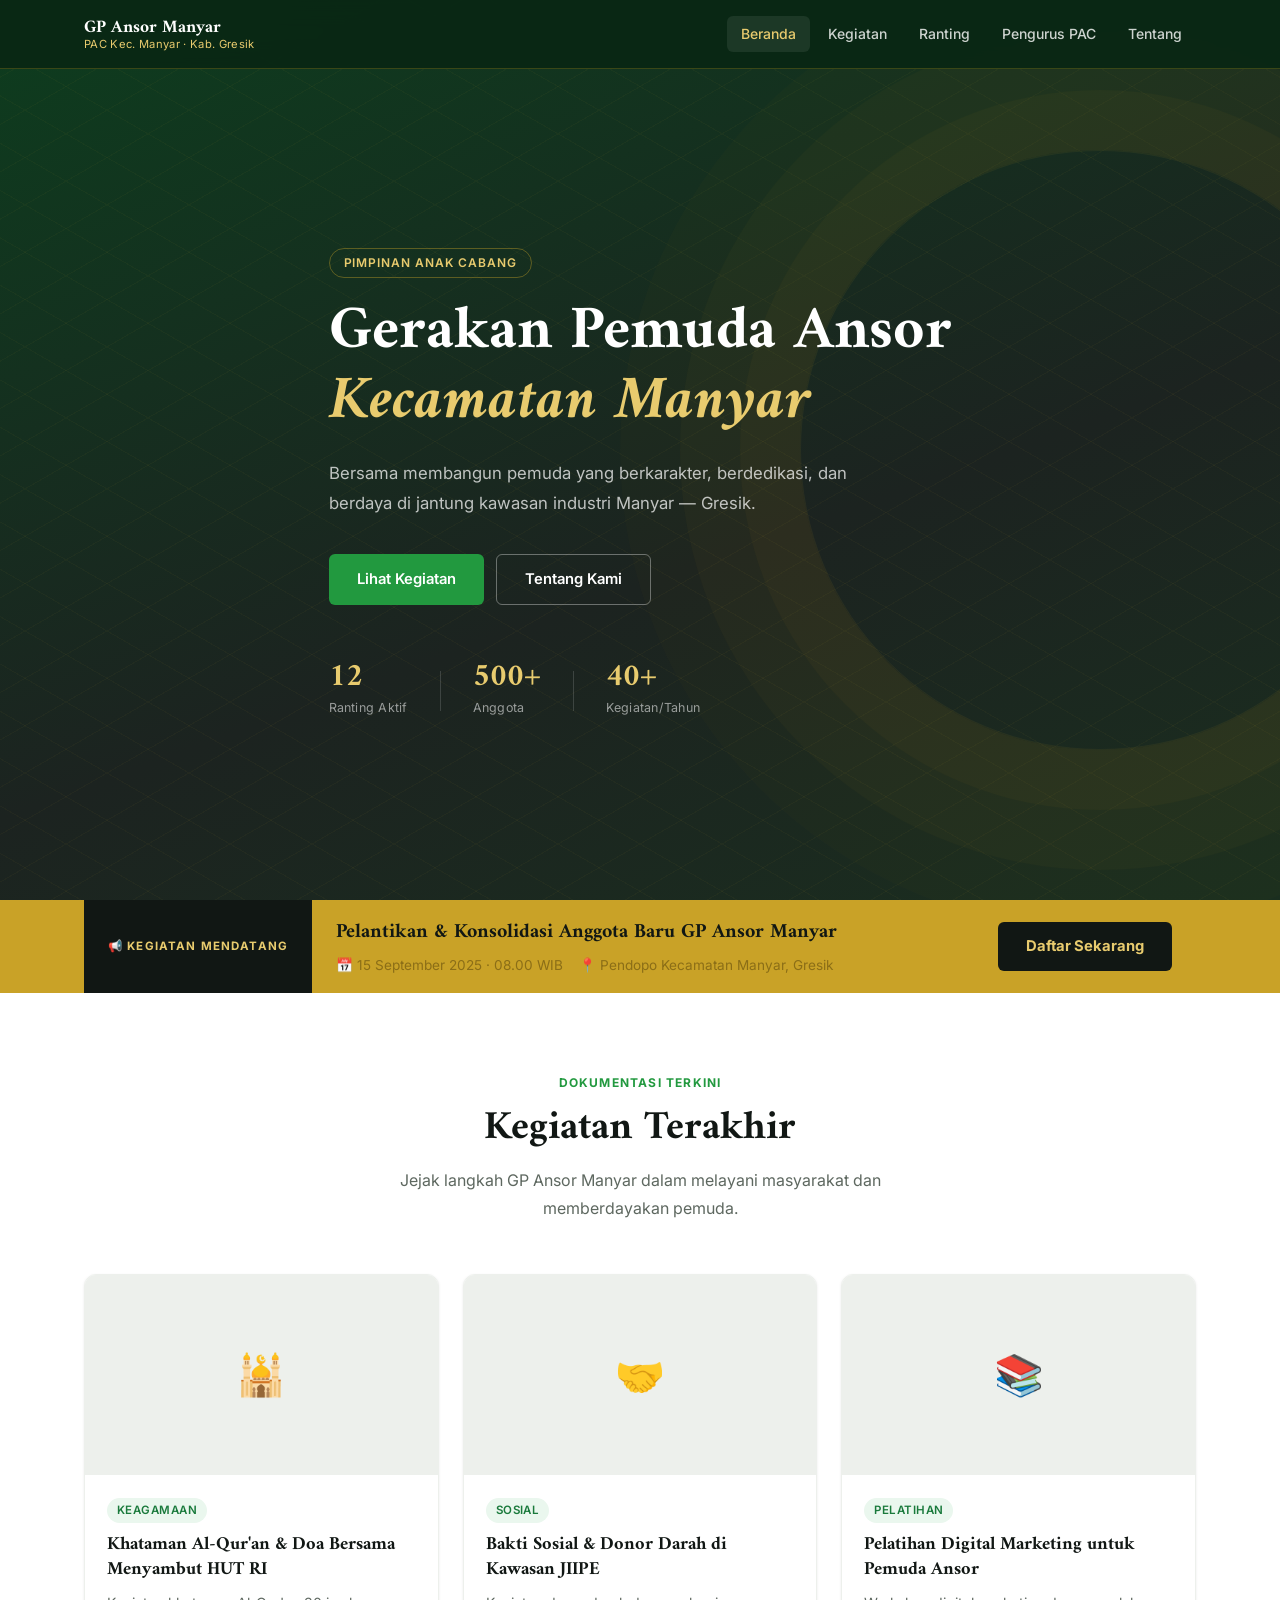
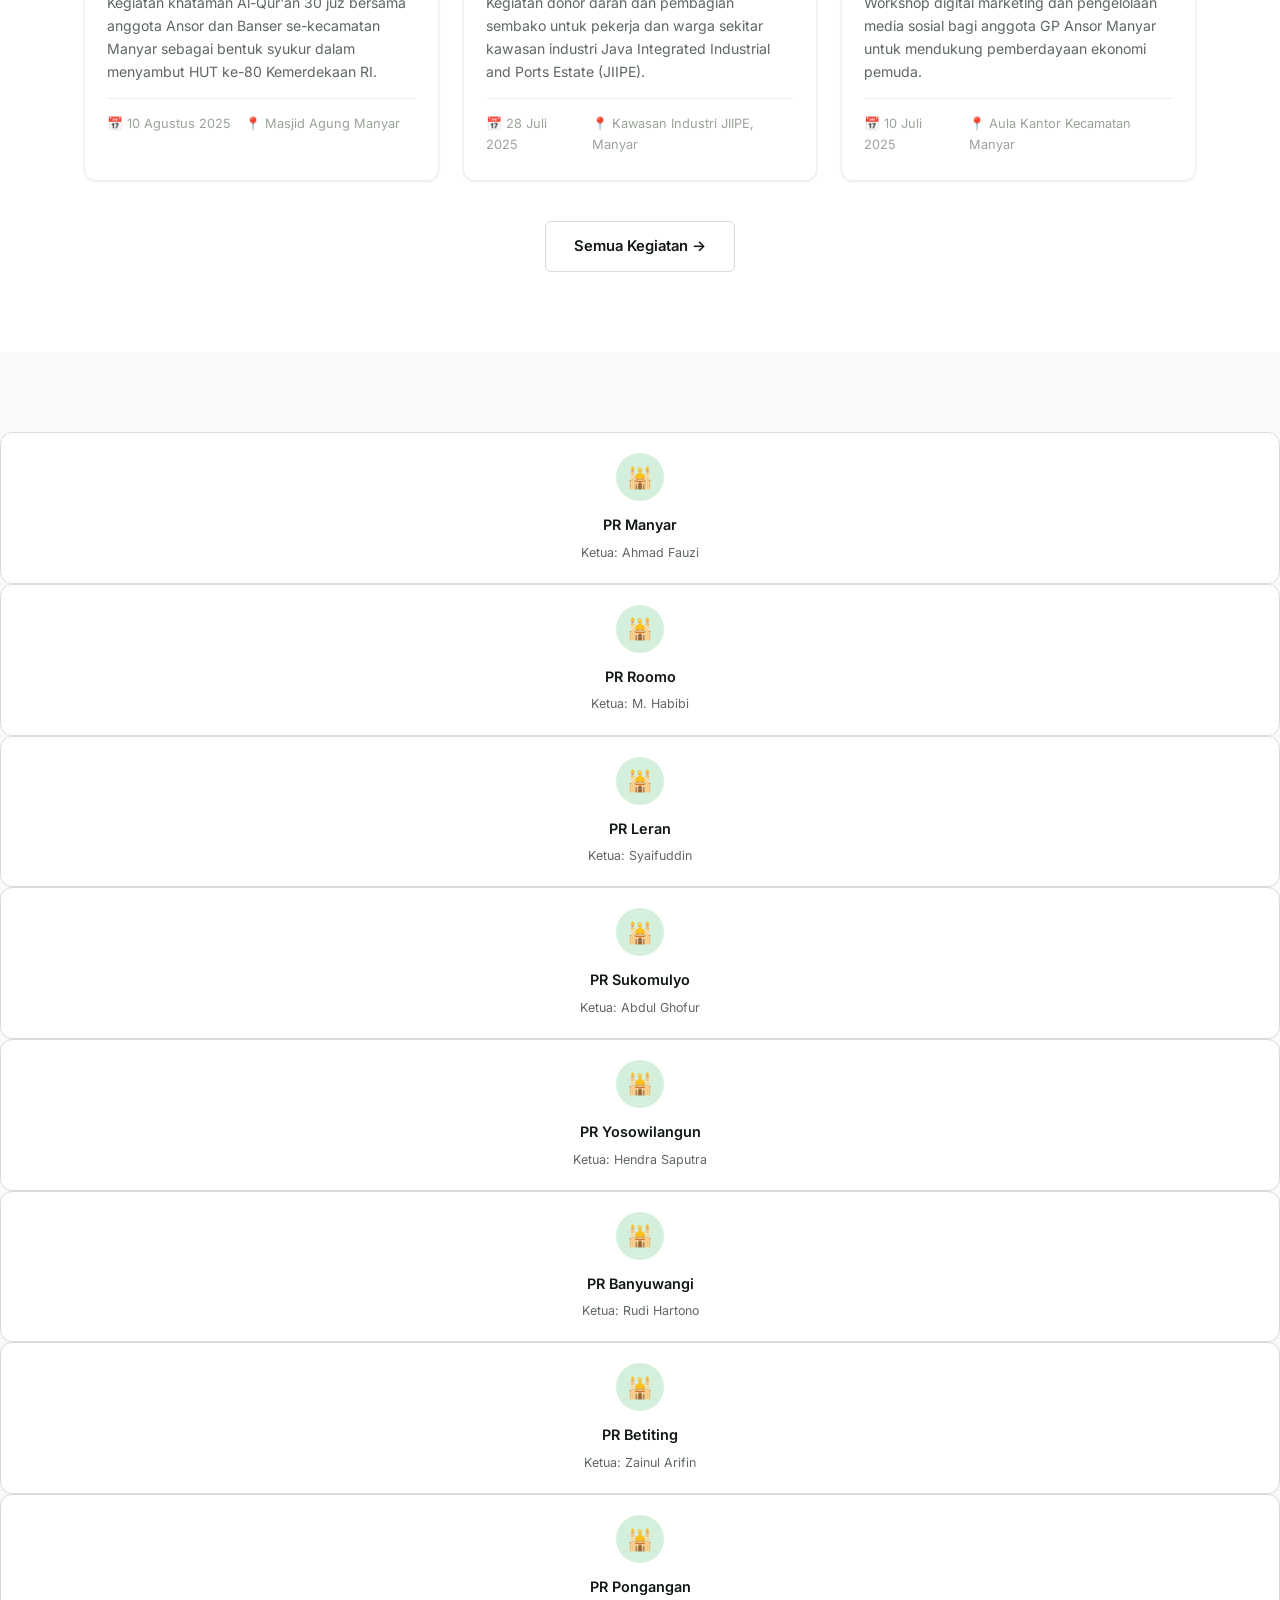
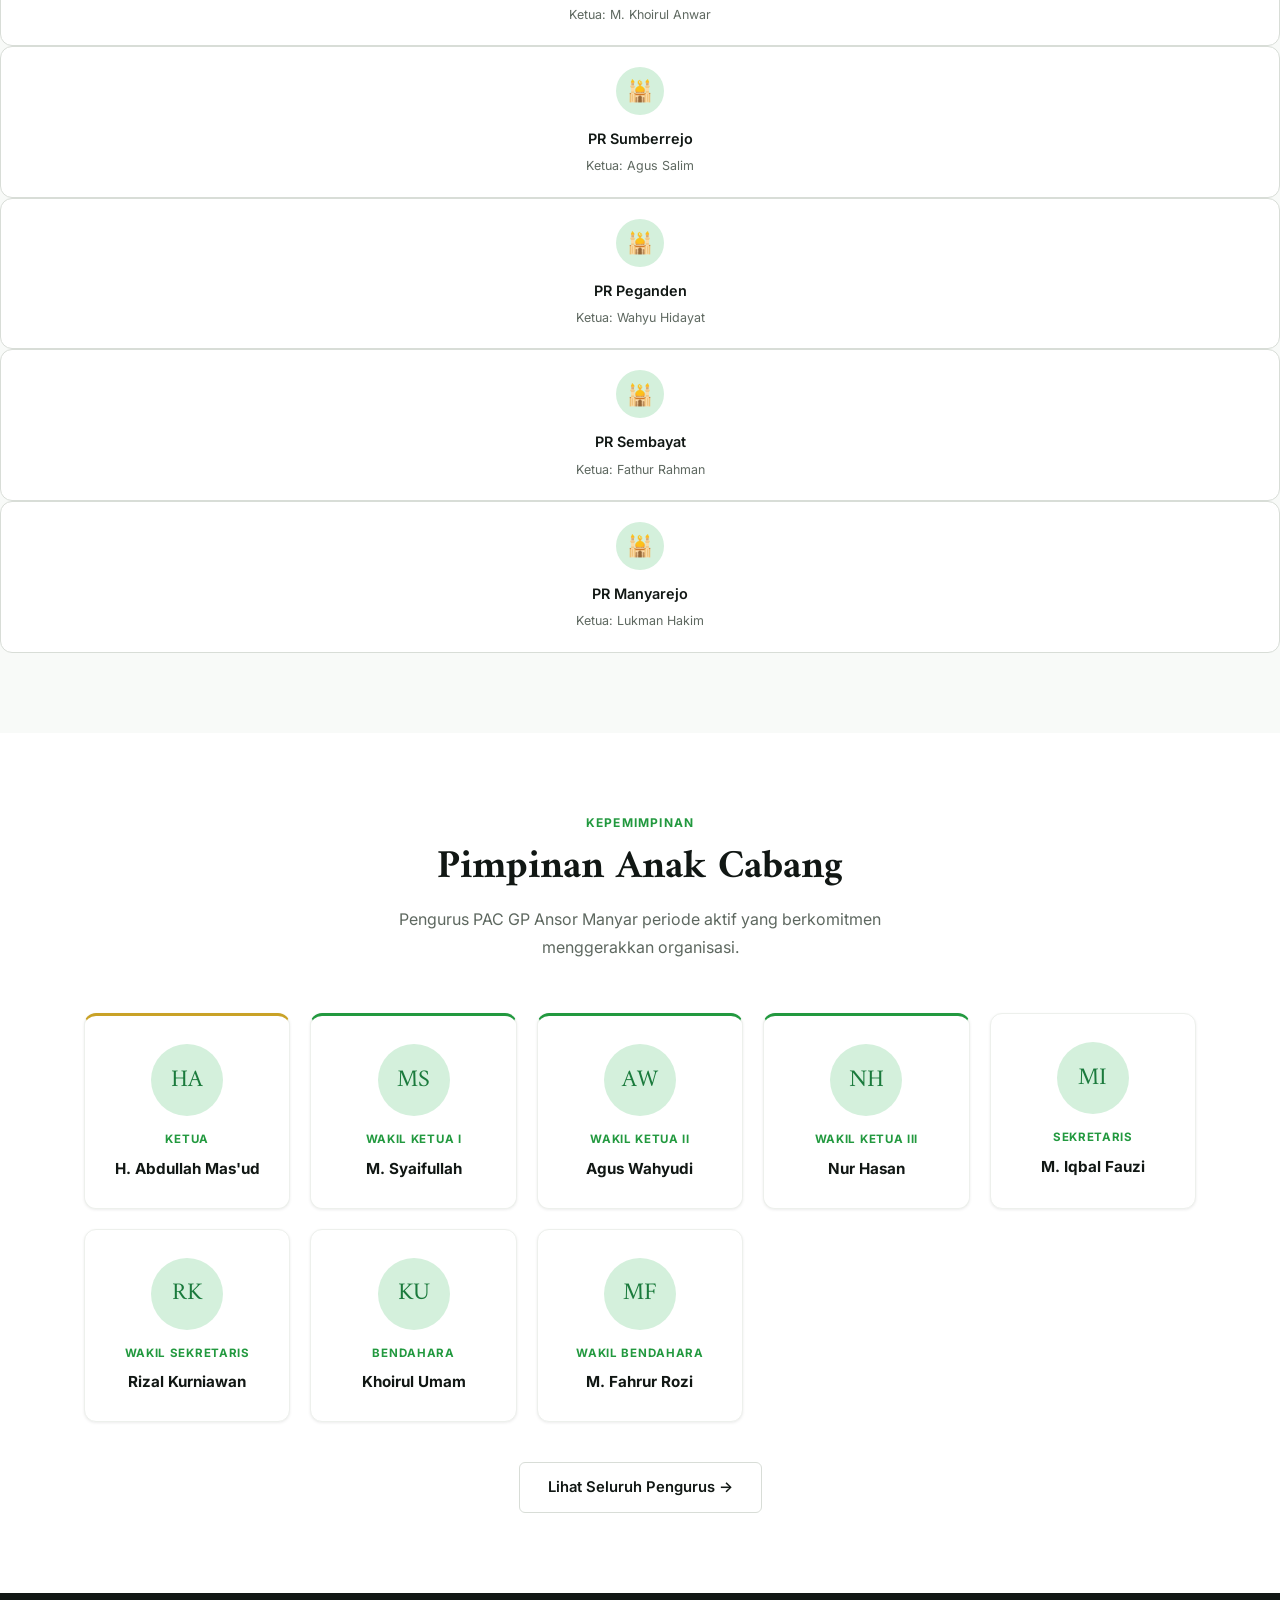
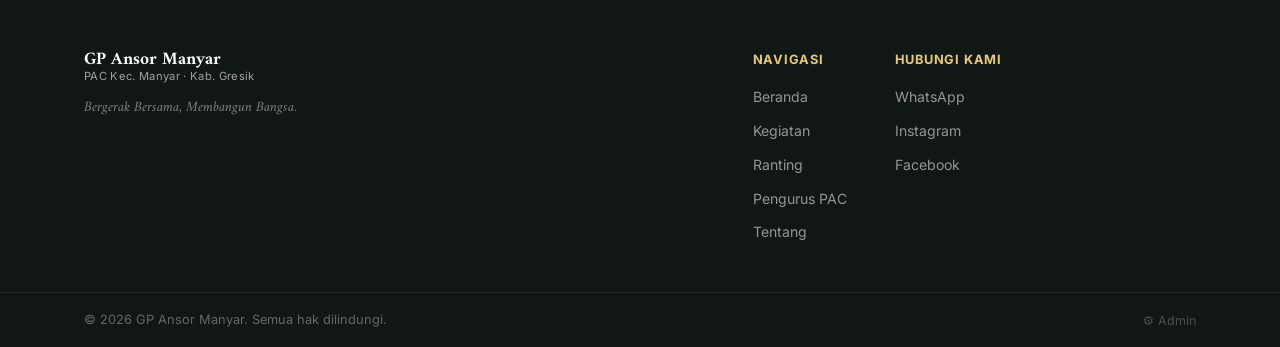
==== index.html @ 3b1bbbd6 "Struktur folder lengkap GP Ansor Manyar" ====
<!DOCTYPE html>
<html lang="id">
<head>
  <meta charset="UTF-8" />
  <meta name="viewport" content="width=device-width, initial-scale=1.0" />
  <title>GP Ansor Manyar — Gerakan Pemuda Ansor Kecamatan Manyar</title>
  <meta name="theme-color" content="#1a7a3c" />
  <meta property="og:title" content="GP Ansor Manyar" />
  <meta property="og:description" content="Website resmi PAC GP Ansor Kecamatan Manyar, Gresik." />
  <meta property="og:type" content="website" />
  <meta name="description" content="Pimpinan Anak Cabang Gerakan Pemuda Ansor Kecamatan Manyar, Kabupaten Gresik." />
  <link rel="stylesheet" href="css/style.css" />
  <link rel="preconnect" href="https://fonts.googleapis.com" />
  <link rel="preconnect" href="https://fonts.gstatic.com" crossorigin />
  <link href="https://fonts.googleapis.com/css2?family=Amiri:ital,wght@0,400;0,700;1,400&family=Inter:wght@400;500;600;700&display=swap" rel="stylesheet" />
</head>
<body>

  <!-- NAVBAR -->
  <header class="navbar" id="navbar">
    <div class="container navbar-inner">
      <a href="index.html" class="brand">
        <img src="images/logo.png" alt="Logo GP Ansor" class="brand-logo" onerror="this.style.display='none'" />
        <div class="brand-text">
          <span class="brand-name">GP Ansor Manyar</span>
          <span class="brand-sub">PAC Kec. Manyar · Kab. Gresik</span>
        </div>
      </a>
      <button class="nav-toggle" id="navToggle" aria-label="Buka menu">
        <span></span><span></span><span></span>
      </button>
      <nav class="nav-links" id="navLinks">
        <a href="index.html" class="nav-link active">Beranda</a>
        <a href="pages/kegiatan.html" class="nav-link">Kegiatan</a>
        <a href="pages/ranting.html" class="nav-link">Ranting</a>
        <a href="pages/pengurus.html" class="nav-link">Pengurus PAC</a>
        <a href="pages/tentang.html" class="nav-link">Tentang</a>
      </nav>
    </div>
  </header>

  <!-- HERO -->
  <section class="hero">
    <div class="hero-geo" aria-hidden="true"></div>
    <div class="container hero-inner">
      <div class="hero-badge">Pimpinan Anak Cabang</div>
      <h1 class="hero-title">Gerakan Pemuda Ansor<br /><em>Kecamatan Manyar</em></h1>
      <p class="hero-desc">Bersama membangun pemuda yang berkarakter, berdedikasi, dan berdaya di jantung kawasan industri Manyar — Gresik.</p>
      <div class="hero-actions">
        <a href="pages/kegiatan.html" class="btn btn-primary">Lihat Kegiatan</a>
        <a href="pages/tentang.html" class="btn btn-outline">Tentang Kami</a>
      </div>
      <div class="hero-stats">
        <div class="stat"><span class="stat-num" id="jmlRanting">12</span><span class="stat-label">Ranting Aktif</span></div>
        <div class="stat-divider"></div>
        <div class="stat"><span class="stat-num" id="jmlAnggota">500+</span><span class="stat-label">Anggota</span></div>
        <div class="stat-divider"></div>
        <div class="stat"><span class="stat-num" id="jmlKegiatan">40+</span><span class="stat-label">Kegiatan/Tahun</span></div>
      </div>
    </div>
  </section>

  <!-- BANNER KEGIATAN MENDATANG -->
  <section class="upcoming-banner" id="upcoming-banner">
    <div class="container">
      <div class="upcoming-inner" id="upcomingContent">
        <!-- diisi dari data.js -->
      </div>
    </div>
  </section>

  <!-- HIGHLIGHT KEGIATAN TERAKHIR -->
  <section class="section" id="highlight">
    <div class="container">
      <div class="section-header">
        <div class="section-eyebrow">Dokumentasi Terkini</div>
        <h2 class="section-title">Kegiatan Terakhir</h2>
        <p class="section-desc">Jejak langkah GP Ansor Manyar dalam melayani masyarakat dan memberdayakan pemuda.</p>
      </div>
      <div class="kegiatan-grid" id="kegiatanGrid">
        <!-- diisi dari data.js -->
      </div>
      <div class="section-footer">
        <a href="pages/kegiatan.html" class="btn btn-outline">Semua Kegiatan →</a>
      </div>
    </div>
  </section>

  <!-- RANTING STRIP -->
  <section class="section section-alt" id="rantingStrip">
    <div class="container">
      <div class="section-header">
        <div class="section-eyebrow">Jaringan Organisasi</div>
        <h2 class="section-title">Pimpinan Ranting</h2>
        <p class="section-desc">GP Ansor Manyar hadir di seluruh desa/kelurahan di Kecamatan Manyar melalui Pimpinan Ranting.</p>
      </div>
      <div class="ranting-strip" id="rantingStrip">
        <!-- diisi dari data.js -->
      </div>
      <div class="section-footer">
        <a href="pages/ranting.html" class="btn btn-outline">Lihat Semua Ranting →</a>
      </div>
    </div>
  </section>

  <!-- PENGURUS PAC PREVIEW -->
  <section class="section" id="pengurusPAC">
    <div class="container">
      <div class="section-header">
        <div class="section-eyebrow">Kepemimpinan</div>
        <h2 class="section-title">Pimpinan Anak Cabang</h2>
        <p class="section-desc">Pengurus PAC GP Ansor Manyar periode aktif yang berkomitmen menggerakkan organisasi.</p>
      </div>
      <div class="pengurus-preview" id="pengurusPreview">
        <!-- diisi dari data.js -->
      </div>
      <div class="section-footer">
        <a href="pages/pengurus.html" class="btn btn-outline">Lihat Seluruh Pengurus →</a>
      </div>
    </div>
  </section>

  <!-- FOOTER -->
  <footer class="footer">
    <div class="container footer-inner">
      <div class="footer-brand">
        <div class="brand-text">
          <span class="brand-name" style="color:#fff">GP Ansor Manyar</span>
          <span class="brand-sub" style="color:rgba(255,255,255,0.6)">PAC Kec. Manyar · Kab. Gresik</span>
        </div>
        <p class="footer-tagline">Bergerak Bersama, Membangun Bangsa.</p>
      </div>
      <div class="footer-links">
        <div class="footer-col">
          <h4>Navigasi</h4>
          <a href="index.html">Beranda</a>
          <a href="pages/kegiatan.html">Kegiatan</a>
          <a href="pages/ranting.html">Ranting</a>
          <a href="pages/pengurus.html">Pengurus PAC</a>
          <a href="pages/tentang.html">Tentang</a>
        </div>
        <div class="footer-col">
          <h4>Hubungi Kami</h4>
          <a href="#" id="footerWa">WhatsApp</a>
          <a href="#" id="footerIg">Instagram</a>
          <a href="#" id="footerFb">Facebook</a>
        </div>
      </div>
    </div>
    <div class="footer-bottom">
      <div class="container">
        <span>© <span id="year"></span> GP Ansor Manyar. Semua hak dilindungi.</span>
        <a href="admin/index.html" class="admin-link">⚙ Admin</a>
      </div>
    </div>
  </footer>

  <script src="js/config.js"></script>
  <script src="js/data.js"></script>
  <script src="js/main.js"></script>
</body>
</html>
---- css/style.css ----
/* ============================================================
   GP ANSOR MANYAR — Design System
   Palet: Hijau Ansor (#1a7a3c), Emas (#c9a227), Putih, Gelap
   Tipografi: Amiri (display), Inter (body)
   ============================================================ */

:root {
  --green-900: #0d3d1e;
  --green-800: #14612f;
  --green-700: #1a7a3c;
  --green-600: #22993f; /* Ansor primary */
  --green-500: #2ab84e;
  --green-100: #d4f0dc;
  --green-50:  #eaf7ee;

  --gold-700:  #8b6e17;
  --gold-500:  #c9a227;
  --gold-300:  #e8cb6e;
  --gold-100:  #faf3dc;

  --dark-900:  #111714;
  --dark-800:  #1c2320;
  --dark-600:  #374039;
  --dark-400:  #5e6860;

  --white:     #ffffff;
  --gray-50:   #f8faf8;
  --gray-100:  #edf0ec;
  --gray-200:  #d8ddd7;
  --gray-400:  #9aa399;
  --gray-600:  #5e6860;

  --font-display: 'Amiri', Georgia, serif;
  --font-body:    'Inter', system-ui, sans-serif;

  --radius-sm:  6px;
  --radius-md:  12px;
  --radius-lg:  20px;
  --radius-xl:  32px;

  --shadow-sm: 0 1px 3px rgba(0,0,0,0.08);
  --shadow-md: 0 4px 16px rgba(0,0,0,0.10);
  --shadow-lg: 0 8px 32px rgba(0,0,0,0.12);

  --transition: 0.2s ease;
}

/* RESET */
*, *::before, *::after { box-sizing: border-box; margin: 0; padding: 0; }
html { scroll-behavior: smooth; font-size: 16px; }
body {
  font-family: var(--font-body);
  background: var(--white);
  color: var(--dark-900);
  line-height: 1.7;
  -webkit-font-smoothing: antialiased;
}
img { max-width: 100%; display: block; }
a { color: inherit; text-decoration: none; }

/* CONTAINER */
.container { max-width: 1160px; margin: 0 auto; padding: 0 24px; }

/* ===== NAVBAR ===== */
.navbar {
  position: fixed; top: 0; left: 0; right: 0; z-index: 100;
  background: rgba(10, 40, 20, 0.97);
  backdrop-filter: blur(12px);
  border-bottom: 1px solid rgba(201,162,39,0.25);
  transition: box-shadow var(--transition);
}
.navbar.scrolled { box-shadow: 0 4px 24px rgba(0,0,0,0.25); }
.navbar-inner {
  display: flex; align-items: center;
  justify-content: space-between;
  height: 68px;
}
.brand { display: flex; align-items: center; gap: 12px; }
.brand-logo { width: 44px; height: 44px; object-fit: contain; border-radius: 50%; }
.brand-text { display: flex; flex-direction: column; line-height: 1.2; }
.brand-name { font-family: var(--font-display); font-size: 1.1rem; font-weight: 700; color: var(--white); }
.brand-sub { font-size: 0.7rem; color: var(--gold-300); letter-spacing: 0.03em; }

.nav-links { display: flex; align-items: center; gap: 4px; }
.nav-link {
  padding: 6px 14px;
  font-size: 0.875rem; font-weight: 500;
  color: rgba(255,255,255,0.8);
  border-radius: var(--radius-sm);
  transition: color var(--transition), background var(--transition);
}
.nav-link:hover, .nav-link.active {
  color: var(--white);
  background: rgba(255,255,255,0.08);
}
.nav-link.active { color: var(--gold-300); }

.nav-toggle {
  display: none; flex-direction: column; gap: 5px;
  background: none; border: none; cursor: pointer; padding: 4px;
}
.nav-toggle span {
  display: block; width: 24px; height: 2px;
  background: var(--white); border-radius: 2px;
  transition: transform var(--transition), opacity var(--transition);
}

/* ===== HERO ===== */
.hero {
  min-height: 100vh;
  background: linear-gradient(160deg, var(--green-900) 0%, var(--dark-800) 60%, #1a2e1f 100%);
  display: flex; align-items: center;
  padding-top: 68px;
  position: relative;
  overflow: hidden;
}

/* Geometric Islamic pattern overlay */
.hero-geo {
  position: absolute; inset: 0;
  background-image:
    repeating-linear-gradient(
      30deg,
      transparent, transparent 40px,
      rgba(201,162,39,0.04) 40px, rgba(201,162,39,0.04) 41px
    ),
    repeating-linear-gradient(
      -30deg,
      transparent, transparent 40px,
      rgba(201,162,39,0.04) 40px, rgba(201,162,39,0.04) 41px
    );
  pointer-events: none;
}
.hero::after {
  content: '';
  position: absolute;
  right: -120px; top: 50%;
  transform: translateY(-50%);
  width: 600px; height: 600px;
  border-radius: 50%;
  border: 1px solid rgba(201,162,39,0.08);
  box-shadow: 0 0 0 60px rgba(201,162,39,0.04),
              0 0 0 120px rgba(201,162,39,0.03),
              0 0 0 180px rgba(201,162,39,0.02);
  pointer-events: none;
}

.hero-inner {
  position: relative; z-index: 1;
  padding: 80px 24px;
  max-width: 720px;
}
.hero-badge {
  display: inline-block;
  padding: 4px 14px;
  font-size: 0.75rem; font-weight: 600; letter-spacing: 0.08em; text-transform: uppercase;
  color: var(--gold-300);
  border: 1px solid rgba(201,162,39,0.4);
  border-radius: 100px;
  margin-bottom: 20px;
}
.hero-title {
  font-family: var(--font-display);
  font-size: clamp(2.2rem, 5vw, 3.8rem);
  font-weight: 700;
  color: var(--white);
  line-height: 1.15;
  margin-bottom: 20px;
}
.hero-title em {
  font-style: italic;
  color: var(--gold-300);
}
.hero-desc {
  font-size: 1.05rem;
  color: rgba(255,255,255,0.72);
  max-width: 560px;
  margin-bottom: 36px;
  line-height: 1.8;
}
.hero-actions { display: flex; gap: 12px; flex-wrap: wrap; margin-bottom: 56px; }

.btn {
  display: inline-flex; align-items: center; gap: 8px;
  padding: 12px 28px;
  font-size: 0.925rem; font-weight: 600;
  border-radius: var(--radius-sm);
  cursor: pointer; border: none;
  transition: all var(--transition);
  white-space: nowrap;
}
.btn-primary {
  background: var(--green-600);
  color: var(--white);
}
.btn-primary:hover { background: var(--green-500); transform: translateY(-1px); box-shadow: 0 4px 16px rgba(34,153,63,0.35); }
.btn-outline {
  background: transparent;
  color: var(--white);
  border: 1.5px solid rgba(255,255,255,0.35);
}
.btn-outline:hover { background: rgba(255,255,255,0.08); border-color: rgba(255,255,255,0.6); }
.btn-gold {
  background: var(--gold-500);
  color: var(--dark-900);
  font-weight: 700;
}
.btn-gold:hover { background: var(--gold-300); transform: translateY(-1px); }

.hero-stats {
  display: flex; align-items: center; gap: 32px; flex-wrap: wrap;
}
.stat { text-align: left; }
.stat-num {
  display: block;
  font-family: var(--font-display);
  font-size: 2rem; font-weight: 700;
  color: var(--gold-300);
  line-height: 1;
}
.stat-label {
  font-size: 0.78rem; color: rgba(255,255,255,0.55); letter-spacing: 0.02em;
  margin-top: 4px;
}
.stat-divider { width: 1px; height: 40px; background: rgba(255,255,255,0.15); }

/* ===== UPCOMING BANNER ===== */
.upcoming-banner {
  background: var(--gold-500);
  padding: 0;
}
.upcoming-inner {
  display: flex; align-items: stretch; min-height: 80px;
}
.upcoming-label {
  background: var(--dark-900);
  color: var(--gold-300);
  font-size: 0.72rem; font-weight: 700; letter-spacing: 0.1em; text-transform: uppercase;
  display: flex; align-items: center;
  padding: 0 24px;
  white-space: nowrap;
  min-width: 160px;
}
.upcoming-content {
  flex: 1;
  display: flex; align-items: center; justify-content: space-between;
  padding: 16px 24px;
  gap: 24px;
  flex-wrap: wrap;
}
.upcoming-info { display: flex; flex-direction: column; gap: 4px; }
.upcoming-title { font-family: var(--font-display); font-size: 1.25rem; font-weight: 700; color: var(--dark-900); }
.upcoming-meta { font-size: 0.85rem; color: var(--gold-700); display: flex; gap: 16px; }
.upcoming-meta span::before { margin-right: 4px; }
.upcoming-cta .btn { background: var(--dark-900); color: var(--gold-300); }
.upcoming-cta .btn:hover { background: var(--dark-600); }
.upcoming-hidden { display: none; }

/* ===== SECTION BASE ===== */
.section { padding: 80px 0; }
.section-alt { background: var(--gray-50); }

.section-header { text-align: center; margin-bottom: 52px; }
.section-eyebrow {
  font-size: 0.75rem; font-weight: 700; letter-spacing: 0.1em; text-transform: uppercase;
  color: var(--green-600);
  margin-bottom: 10px;
}
.section-title {
  font-family: var(--font-display);
  font-size: clamp(1.75rem, 3.5vw, 2.5rem);
  font-weight: 700;
  color: var(--dark-900);
  line-height: 1.2;
  margin-bottom: 14px;
}
.section-desc {
  font-size: 1rem;
  color: var(--gray-600);
  max-width: 560px;
  margin: 0 auto;
  line-height: 1.75;
}
.section-footer { text-align: center; margin-top: 40px; }
.section-footer .btn-outline { color: var(--dark-900); border-color: var(--gray-200); }
.section-footer .btn-outline:hover { background: var(--gray-100); }

/* ===== KEGIATAN GRID ===== */
.kegiatan-grid {
  display: grid;
  grid-template-columns: repeat(auto-fill, minmax(320px, 1fr));
  gap: 24px;
}
.kegiatan-card {
  background: var(--white);
  border-radius: var(--radius-md);
  overflow: hidden;
  border: 1px solid var(--gray-100);
  box-shadow: var(--shadow-sm);
  transition: transform var(--transition), box-shadow var(--transition);
}
.kegiatan-card:hover { transform: translateY(-4px); box-shadow: var(--shadow-md); }
.kegiatan-img {
  width: 100%; height: 200px; object-fit: cover;
  background: var(--gray-100);
  display: flex; align-items: center; justify-content: center;
  color: var(--gray-400); font-size: 2.5rem;
}
.kegiatan-img img { width: 100%; height: 100%; object-fit: cover; }
.kegiatan-body { padding: 20px 22px 24px; }
.kegiatan-tag {
  display: inline-block;
  padding: 3px 10px;
  font-size: 0.72rem; font-weight: 600; letter-spacing: 0.04em; text-transform: uppercase;
  background: var(--green-50); color: var(--green-700);
  border-radius: 100px;
  margin-bottom: 10px;
}
.kegiatan-title {
  font-family: var(--font-display);
  font-size: 1.15rem; font-weight: 700;
  color: var(--dark-900);
  margin-bottom: 8px;
  line-height: 1.35;
}
.kegiatan-desc { font-size: 0.88rem; color: var(--gray-600); margin-bottom: 14px; line-height: 1.65; }
.kegiatan-meta {
  font-size: 0.8rem; color: var(--gray-400);
  display: flex; gap: 14px;
  padding-top: 14px;
  border-top: 1px solid var(--gray-100);
}

/* ===== RANTING STRIP ===== */
.ranting-strip {
  display: grid;
  grid-template-columns: repeat(auto-fill, minmax(200px, 1fr));
  gap: 16px;
}
.ranting-card {
  background: var(--white);
  border: 1px solid var(--gray-200);
  border-radius: var(--radius-md);
  padding: 20px;
  text-align: center;
  cursor: pointer;
  transition: all var(--transition);
  text-decoration: none;
  display: block;
}
.ranting-card:hover {
  border-color: var(--green-600);
  background: var(--green-50);
  transform: translateY(-2px);
  box-shadow: var(--shadow-md);
}
.ranting-icon {
  width: 48px; height: 48px; border-radius: 50%;
  background: var(--green-100);
  color: var(--green-700);
  display: flex; align-items: center; justify-content: center;
  font-size: 1.3rem; margin: 0 auto 12px;
}
.ranting-name { font-weight: 600; font-size: 0.9rem; color: var(--dark-900); margin-bottom: 4px; }
.ranting-ketua { font-size: 0.78rem; color: var(--gray-600); }

/* ===== PENGURUS PREVIEW ===== */
.pengurus-preview {
  display: grid;
  grid-template-columns: repeat(auto-fill, minmax(200px, 1fr));
  gap: 20px;
}
.pengurus-card {
  background: var(--white);
  border: 1px solid var(--gray-100);
  border-radius: var(--radius-md);
  padding: 28px 20px 22px;
  text-align: center;
  box-shadow: var(--shadow-sm);
  transition: transform var(--transition), box-shadow var(--transition);
}
.pengurus-card:hover { transform: translateY(-3px); box-shadow: var(--shadow-md); }
.pengurus-card.ketua { border-top: 3px solid var(--gold-500); }
.pengurus-card.wk { border-top: 3px solid var(--green-600); }
.pengurus-avatar {
  width: 72px; height: 72px; border-radius: 50%;
  margin: 0 auto 14px;
  object-fit: cover;
  background: var(--green-100);
  display: flex; align-items: center; justify-content: center;
  font-family: var(--font-display); font-size: 1.5rem; color: var(--green-700);
  overflow: hidden;
}
.pengurus-avatar img { width: 100%; height: 100%; object-fit: cover; }
.pengurus-jabatan {
  font-size: 0.72rem; font-weight: 700; letter-spacing: 0.06em; text-transform: uppercase;
  color: var(--green-600); margin-bottom: 6px;
}
.pengurus-nama { font-weight: 700; font-size: 0.95rem; color: var(--dark-900); margin-bottom: 4px; }
.pengurus-periode { font-size: 0.78rem; color: var(--gray-400); }

/* ===== FOOTER ===== */
.footer {
  background: var(--dark-900);
  padding-top: 56px;
}
.footer-inner {
  display: grid;
  grid-template-columns: 1.4fr 1fr;
  gap: 48px;
  padding-bottom: 48px;
}
.footer-tagline { font-size: 0.9rem; color: rgba(255,255,255,0.45); margin-top: 12px; font-style: italic; font-family: var(--font-display); }
.footer-links { display: flex; gap: 48px; }
.footer-col { display: flex; flex-direction: column; gap: 10px; }
.footer-col h4 { font-size: 0.8rem; font-weight: 700; letter-spacing: 0.06em; text-transform: uppercase; color: var(--gold-300); margin-bottom: 4px; }
.footer-col a { font-size: 0.88rem; color: rgba(255,255,255,0.55); transition: color var(--transition); }
.footer-col a:hover { color: var(--white); }
.footer-bottom {
  border-top: 1px solid rgba(255,255,255,0.08);
  padding: 16px 0;
}
.footer-bottom .container {
  display: flex; align-items: center; justify-content: space-between;
  font-size: 0.8rem; color: rgba(255,255,255,0.35);
}
.admin-link {
  font-size: 0.78rem;
  color: rgba(255,255,255,0.25);
  transition: color var(--transition);
}
.admin-link:hover { color: rgba(255,255,255,0.6); }

/* ===== RESPONSIVE ===== */
@media (max-width: 768px) {
  .nav-links {
    display: none; flex-direction: column; gap: 0;
    position: absolute; top: 68px; left: 0; right: 0;
    background: rgba(10,40,20,0.98);
    padding: 16px 0;
    border-top: 1px solid rgba(255,255,255,0.08);
  }
  .nav-links.open { display: flex; }
  .nav-link { padding: 12px 24px; border-radius: 0; font-size: 1rem; }
  .nav-toggle { display: flex; }

  .hero-inner { padding: 60px 24px 48px; }
  .hero::after { display: none; }

  .upcoming-inner { flex-direction: column; }
  .upcoming-label { padding: 12px 20px; text-align: center; }

  .footer-inner { grid-template-columns: 1fr; gap: 32px; }
  .footer-links { flex-direction: column; gap: 24px; }

  .kegiatan-grid { grid-template-columns: 1fr; }
  .ranting-strip { grid-template-columns: repeat(2, 1fr); }
  .pengurus-preview { grid-template-columns: repeat(2, 1fr); }
}

@media (max-width: 480px) {
  .hero-stats { gap: 20px; }
  .stat-divider { display: none; }
  .ranting-strip { grid-template-columns: 1fr 1fr; }
  .pengurus-preview { grid-template-columns: 1fr 1fr; }
}
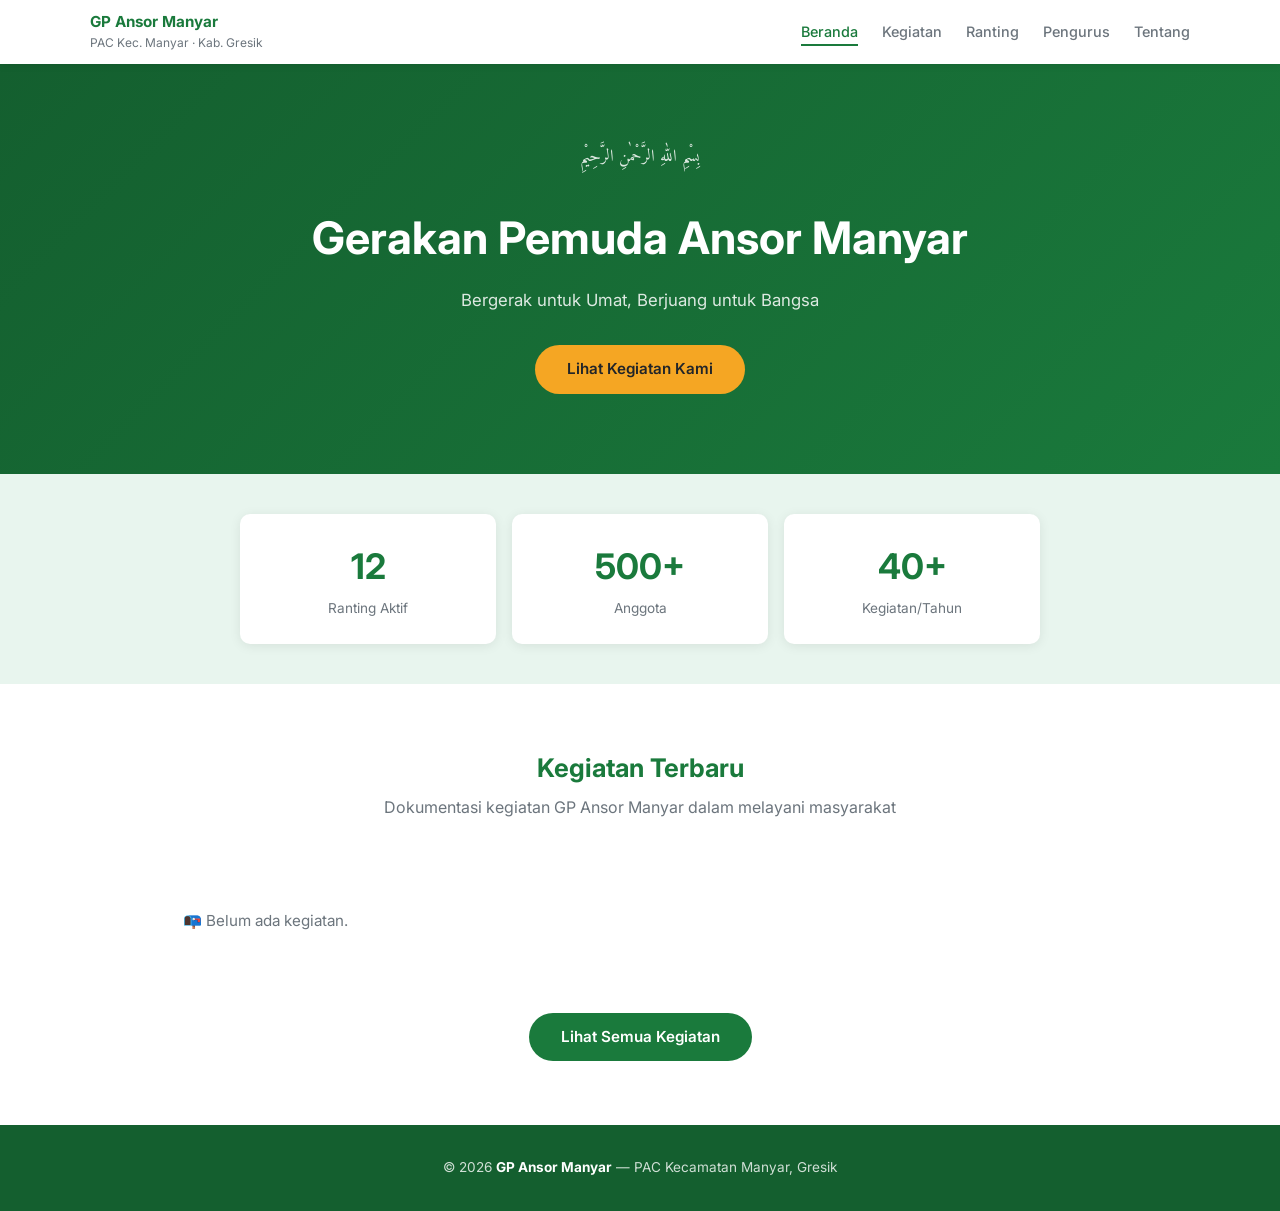
==== commit 5076d168: "First Upload" ====
--- a/index.html
+++ b/index.html
@@ -1,162 +1,187 @@
 <!DOCTYPE html>
 <html lang="id">
 <head>
-  <meta charset="UTF-8" />
-  <meta name="viewport" content="width=device-width, initial-scale=1.0" />
-  <title>GP Ansor Manyar — Gerakan Pemuda Ansor Kecamatan Manyar</title>
-  <meta name="theme-color" content="#1a7a3c" />
-  <meta property="og:title" content="GP Ansor Manyar" />
-  <meta property="og:description" content="Website resmi PAC GP Ansor Kecamatan Manyar, Gresik." />
-  <meta property="og:type" content="website" />
-  <meta name="description" content="Pimpinan Anak Cabang Gerakan Pemuda Ansor Kecamatan Manyar, Kabupaten Gresik." />
-  <link rel="stylesheet" href="css/style.css" />
-  <link rel="preconnect" href="https://fonts.googleapis.com" />
-  <link rel="preconnect" href="https://fonts.gstatic.com" crossorigin />
-  <link href="https://fonts.googleapis.com/css2?family=Amiri:ital,wght@0,400;0,700;1,400&family=Inter:wght@400;500;600;700&display=swap" rel="stylesheet" />
+  <meta charset="UTF-8"/>
+  <meta name="viewport" content="width=device-width, initial-scale=1.0"/>
+  <meta name="description" content="Website resmi PAC GP Ansor Kecamatan Manyar, Gresik."/>
+  <title>GP Ansor Manyar</title>
+  <link rel="stylesheet" href="css/style.css"/>
+  <link rel="preconnect" href="https://fonts.googleapis.com"/>
+  <link href="https://fonts.googleapis.com/css2?family=Amiri:ital,wght@0,400;0,700;1,400&family=Inter:wght@400;500;600;700&display=swap" rel="stylesheet"/>
 </head>
 <body>
 
-  <!-- NAVBAR -->
-  <header class="navbar" id="navbar">
-    <div class="container navbar-inner">
-      <a href="index.html" class="brand">
-        <img src="images/logo.png" alt="Logo GP Ansor" class="brand-logo" onerror="this.style.display='none'" />
-        <div class="brand-text">
-          <span class="brand-name">GP Ansor Manyar</span>
-          <span class="brand-sub">PAC Kec. Manyar · Kab. Gresik</span>
+<!-- NAVBAR -->
+<nav class="navbar">
+  <div class="nav-inner">
+    <a href="index.html" class="nav-brand">
+      <img src="assets/logo.png" alt="Logo GP Ansor" onerror="this.style.display='none'"/>
+      <div class="nav-brand-text">
+        <strong>GP Ansor Manyar</strong>
+        <span>PAC Kec. Manyar · Kab. Gresik</span>
+      </div>
+    </a>
+    <ul class="nav-links" id="navLinks">
+      <li><a href="index.html" class="active">Beranda</a></li>
+      <li><a href="pages/kegiatan.html">Kegiatan</a></li>
+      <li><a href="pages/ranting.html">Ranting</a></li>
+      <li><a href="pages/pengurus.html">Pengurus</a></li>
+      <li><a href="pages/tentang.html">Tentang</a></li>
+    </ul>
+    <button class="nav-toggle" id="navToggle" aria-label="Menu">
+      <span></span><span></span><span></span>
+    </button>
+  </div>
+</nav>
+
+<!-- HERO -->
+<section class="hero">
+  <p class="hero-arab">بِسْمِ اللّٰهِ الرَّحْمٰنِ الرَّحِيْمِ</p>
+  <h1 id="heroJudul">Gerakan Pemuda Ansor Manyar</h1>
+  <p id="heroTagline">Bergerak untuk Umat, Berjuang untuk Bangsa</p>
+  <a href="pages/kegiatan.html" class="hero-btn">Lihat Kegiatan Kami</a>
+</section>
+
+<!-- STATISTIK -->
+<section class="stats">
+  <div class="stats-grid">
+    <div class="stat-card">
+      <div class="angka" id="statRanting">12</div>
+      <div class="label">Ranting Aktif</div>
+    </div>
+    <div class="stat-card">
+      <div class="angka" id="statAnggota">500+</div>
+      <div class="label">Anggota</div>
+    </div>
+    <div class="stat-card">
+      <div class="angka" id="statKegiatan">40+</div>
+      <div class="label">Kegiatan/Tahun</div>
+    </div>
+  </div>
+</section>
+
+<!-- KEGIATAN TERBARU -->
+<section class="section">
+  <div class="container">
+    <div class="section-title">
+      <h2>Kegiatan Terbaru</h2>
+      <p>Dokumentasi kegiatan GP Ansor Manyar dalam melayani masyarakat</p>
+    </div>
+    <div class="grid-3" id="kegiatanList">
+      <div class="loading">Memuat kegiatan...</div>
+    </div>
+    <div style="text-align:center;margin-top:2rem">
+      <a href="pages/kegiatan.html" class="hero-btn" style="background:var(--hijau);color:#fff">
+        Lihat Semua Kegiatan
+      </a>
+    </div>
+  </div>
+</section>
+
+<!-- BANNER MENDATANG -->
+<section class="section section-alt" id="sectionBanner" style="display:none">
+  <div class="container">
+    <div class="section-title">
+      <h2>Agenda Mendatang</h2>
+      <p>Kegiatan yang akan segera dilaksanakan</p>
+    </div>
+    <div class="banner-list" id="bannerList"></div>
+  </div>
+</section>
+
+<!-- FOOTER -->
+<footer>
+  <p>&copy; <span id="tahun"></span> <strong>GP Ansor Manyar</strong> — PAC Kecamatan Manyar, Gresik</p>
+</footer>
+
+<div id="toast"></div>
+
+<script src="js/config.js"></script>
+<script src="js/data.js"></script>
+<script>
+  // Toggle navbar mobile
+  document.getElementById('navToggle').addEventListener('click', () => {
+    document.getElementById('navLinks').classList.toggle('open');
+  });
+
+  document.getElementById('tahun').textContent = new Date().getFullYear();
+
+  // Format tanggal Indonesia
+  function fmtTgl(str) {
+    if (!str) return '-';
+    const d = new Date(str);
+    if (isNaN(d)) return str;
+    return d.toLocaleDateString('id-ID', { day:'numeric', month:'long', year:'numeric' });
+  }
+
+  function ikonKategori(kat) {
+    const map = { Keagamaan:'🕌', Sosial:'🤝', Pelatihan:'📚', Organisasi:'🏛️' };
+    return map[kat] || '📌';
+  }
+
+  // Render kegiatan
+  function renderKegiatan(list) {
+    const el = document.getElementById('kegiatanList');
+    if (!list.length) { el.innerHTML = '<p class="kosong">Belum ada kegiatan.</p>'; return; }
+    const sorted = [...list].sort((a,b) => b['Tanggal'] > a['Tanggal'] ? 1 : -1).slice(0, 3);
+    el.innerHTML = sorted.map(k => `
+      <div class="card">
+        ${k['Foto']
+          ? `<img class="card-img" src="${k['Foto']}" alt="${k['Judul']}" loading="lazy"/>`
+          : `<div class="card-img-placeholder">${ikonKategori(k['Kategori'])}</div>`}
+        <div class="card-body">
+          <span class="card-badge">${k['Kategori'] || 'Umum'}</span>
+          <div class="card-title">${k['Judul']}</div>
+          <div class="card-meta">
+            <span>📅 ${fmtTgl(k['Tanggal'])}</span>
+            ${k['Lokasi'] ? `<span>📍 ${k['Lokasi']}</span>` : ''}
+          </div>
+          ${k['Deskripsi'] ? `<p style="font-size:.85rem;color:var(--abu-3);margin-top:.6rem">${k['Deskripsi']}</p>` : ''}
         </div>
-      </a>
-      <button class="nav-toggle" id="navToggle" aria-label="Buka menu">
-        <span></span><span></span><span></span>
-      </button>
-      <nav class="nav-links" id="navLinks">
-        <a href="index.html" class="nav-link active">Beranda</a>
-        <a href="pages/kegiatan.html" class="nav-link">Kegiatan</a>
-        <a href="pages/ranting.html" class="nav-link">Ranting</a>
-        <a href="pages/pengurus.html" class="nav-link">Pengurus PAC</a>
-        <a href="pages/tentang.html" class="nav-link">Tentang</a>
-      </nav>
-    </div>
-  </header>
+      </div>`).join('');
+  }
 
-  <!-- HERO -->
-  <section class="hero">
-    <div class="hero-geo" aria-hidden="true"></div>
-    <div class="container hero-inner">
-      <div class="hero-badge">Pimpinan Anak Cabang</div>
-      <h1 class="hero-title">Gerakan Pemuda Ansor<br /><em>Kecamatan Manyar</em></h1>
-      <p class="hero-desc">Bersama membangun pemuda yang berkarakter, berdedikasi, dan berdaya di jantung kawasan industri Manyar — Gresik.</p>
-      <div class="hero-actions">
-        <a href="pages/kegiatan.html" class="btn btn-primary">Lihat Kegiatan</a>
-        <a href="pages/tentang.html" class="btn btn-outline">Tentang Kami</a>
-      </div>
-      <div class="hero-stats">
-        <div class="stat"><span class="stat-num" id="jmlRanting">12</span><span class="stat-label">Ranting Aktif</span></div>
-        <div class="stat-divider"></div>
-        <div class="stat"><span class="stat-num" id="jmlAnggota">500+</span><span class="stat-label">Anggota</span></div>
-        <div class="stat-divider"></div>
-        <div class="stat"><span class="stat-num" id="jmlKegiatan">40+</span><span class="stat-label">Kegiatan/Tahun</span></div>
-      </div>
-    </div>
-  </section>
+  // Render banner
+  function renderBanner(list) {
+    const aktif = list.filter(b => b['Status'] !== 'Nonaktif');
+    if (!aktif.length) return;
+    document.getElementById('sectionBanner').style.display = '';
+    document.getElementById('bannerList').innerHTML = aktif.map(b => {
+      const d = new Date(b['Tanggal']);
+      return `
+        <div class="banner-item">
+          <div class="banner-tgl">
+            <div class="tgl">${isNaN(d) ? '?' : d.getDate()}</div>
+            <div class="bln">${isNaN(d) ? '' : d.toLocaleString('id-ID',{month:'short'}).toUpperCase()}</div>
+          </div>
+          <div class="banner-info">
+            <h3>${b['Judul']}</h3>
+            <p>${b['Keterangan'] || ''} ${b['Waktu'] ? '· ' + b['Waktu'] : ''} ${b['Lokasi'] ? '· ' + b['Lokasi'] : ''}</p>
+          </div>
+        </div>`;
+    }).join('');
+  }
 
-  <!-- BANNER KEGIATAN MENDATANG -->
-  <section class="upcoming-banner" id="upcoming-banner">
-    <div class="container">
-      <div class="upcoming-inner" id="upcomingContent">
-        <!-- diisi dari data.js -->
-      </div>
-    </div>
-  </section>
+  // Load data
+  async function init() {
+    try {
+      const data = await DB.getAll();
+      // Update profil
+      if (data.profil) {
+        const p = data.profil;
+        if (p.tagline) document.getElementById('heroTagline').textContent = p.tagline;
+        if (p.stat_ranting)  document.getElementById('statRanting').textContent  = p.stat_ranting + '+';
+        if (p.stat_anggota)  document.getElementById('statAnggota').textContent  = p.stat_anggota + '+';
+        if (p.stat_kegiatan) document.getElementById('statKegiatan').textContent = p.stat_kegiatan + '+';
+      }
+      renderKegiatan(data.kegiatan || []);
+      renderBanner(data.banner || []);
+    } catch(e) {
+      document.getElementById('kegiatanList').innerHTML = '<p class="kosong">Gagal memuat data.</p>';
+    }
+  }
 
-  <!-- HIGHLIGHT KEGIATAN TERAKHIR -->
-  <section class="section" id="highlight">
-    <div class="container">
-      <div class="section-header">
-        <div class="section-eyebrow">Dokumentasi Terkini</div>
-        <h2 class="section-title">Kegiatan Terakhir</h2>
-        <p class="section-desc">Jejak langkah GP Ansor Manyar dalam melayani masyarakat dan memberdayakan pemuda.</p>
-      </div>
-      <div class="kegiatan-grid" id="kegiatanGrid">
-        <!-- diisi dari data.js -->
-      </div>
-      <div class="section-footer">
-        <a href="pages/kegiatan.html" class="btn btn-outline">Semua Kegiatan →</a>
-      </div>
-    </div>
-  </section>
-
-  <!-- RANTING STRIP -->
-  <section class="section section-alt" id="rantingStrip">
-    <div class="container">
-      <div class="section-header">
-        <div class="section-eyebrow">Jaringan Organisasi</div>
-        <h2 class="section-title">Pimpinan Ranting</h2>
-        <p class="section-desc">GP Ansor Manyar hadir di seluruh desa/kelurahan di Kecamatan Manyar melalui Pimpinan Ranting.</p>
-      </div>
-      <div class="ranting-strip" id="rantingStrip">
-        <!-- diisi dari data.js -->
-      </div>
-      <div class="section-footer">
-        <a href="pages/ranting.html" class="btn btn-outline">Lihat Semua Ranting →</a>
-      </div>
-    </div>
-  </section>
-
-  <!-- PENGURUS PAC PREVIEW -->
-  <section class="section" id="pengurusPAC">
-    <div class="container">
-      <div class="section-header">
-        <div class="section-eyebrow">Kepemimpinan</div>
-        <h2 class="section-title">Pimpinan Anak Cabang</h2>
-        <p class="section-desc">Pengurus PAC GP Ansor Manyar periode aktif yang berkomitmen menggerakkan organisasi.</p>
-      </div>
-      <div class="pengurus-preview" id="pengurusPreview">
-        <!-- diisi dari data.js -->
-      </div>
-      <div class="section-footer">
-        <a href="pages/pengurus.html" class="btn btn-outline">Lihat Seluruh Pengurus →</a>
-      </div>
-    </div>
-  </section>
-
-  <!-- FOOTER -->
-  <footer class="footer">
-    <div class="container footer-inner">
-      <div class="footer-brand">
-        <div class="brand-text">
-          <span class="brand-name" style="color:#fff">GP Ansor Manyar</span>
-          <span class="brand-sub" style="color:rgba(255,255,255,0.6)">PAC Kec. Manyar · Kab. Gresik</span>
-        </div>
-        <p class="footer-tagline">Bergerak Bersama, Membangun Bangsa.</p>
-      </div>
-      <div class="footer-links">
-        <div class="footer-col">
-          <h4>Navigasi</h4>
-          <a href="index.html">Beranda</a>
-          <a href="pages/kegiatan.html">Kegiatan</a>
-          <a href="pages/ranting.html">Ranting</a>
-          <a href="pages/pengurus.html">Pengurus PAC</a>
-          <a href="pages/tentang.html">Tentang</a>
-        </div>
-        <div class="footer-col">
-          <h4>Hubungi Kami</h4>
-          <a href="#" id="footerWa">WhatsApp</a>
-          <a href="#" id="footerIg">Instagram</a>
-          <a href="#" id="footerFb">Facebook</a>
-        </div>
-      </div>
-    </div>
-    <div class="footer-bottom">
-      <div class="container">
-        <span>© <span id="year"></span> GP Ansor Manyar. Semua hak dilindungi.</span>
-        <a href="admin/index.html" class="admin-link">⚙ Admin</a>
-      </div>
-    </div>
-  </footer>
-
-  <script src="js/config.js"></script>
-  <script src="js/data.js"></script>
-  <script src="js/main.js"></script>
+  init();
+</script>
 </body>
 </html>
--- a/css/style.css
+++ b/css/style.css
@@ -1,466 +1,280 @@
 /* ============================================================
-   GP ANSOR MANYAR — Design System
-   Palet: Hijau Ansor (#1a7a3c), Emas (#c9a227), Putih, Gelap
-   Tipografi: Amiri (display), Inter (body)
+   GP ANSOR MANYAR — Stylesheet Utama
    ============================================================ */
 
+/* ── VARIABEL ─────────────────────────────────────────────── */
 :root {
-  --green-900: #0d3d1e;
-  --green-800: #14612f;
-  --green-700: #1a7a3c;
-  --green-600: #22993f; /* Ansor primary */
-  --green-500: #2ab84e;
-  --green-100: #d4f0dc;
-  --green-50:  #eaf7ee;
-
-  --gold-700:  #8b6e17;
-  --gold-500:  #c9a227;
-  --gold-300:  #e8cb6e;
-  --gold-100:  #faf3dc;
-
-  --dark-900:  #111714;
-  --dark-800:  #1c2320;
-  --dark-600:  #374039;
-  --dark-400:  #5e6860;
-
-  --white:     #ffffff;
-  --gray-50:   #f8faf8;
-  --gray-100:  #edf0ec;
-  --gray-200:  #d8ddd7;
-  --gray-400:  #9aa399;
-  --gray-600:  #5e6860;
-
-  --font-display: 'Amiri', Georgia, serif;
-  --font-body:    'Inter', system-ui, sans-serif;
-
-  --radius-sm:  6px;
-  --radius-md:  12px;
-  --radius-lg:  20px;
-  --radius-xl:  32px;
-
-  --shadow-sm: 0 1px 3px rgba(0,0,0,0.08);
-  --shadow-md: 0 4px 16px rgba(0,0,0,0.10);
-  --shadow-lg: 0 8px 32px rgba(0,0,0,0.12);
-
-  --transition: 0.2s ease;
-}
-
-/* RESET */
+  --hijau      : #1a7a3c;
+  --hijau-tua  : #145f2f;
+  --hijau-muda : #e8f5ee;
+  --kuning     : #f5a623;
+  --putih      : #ffffff;
+  --abu-1      : #f8f9fa;
+  --abu-2      : #e9ecef;
+  --abu-3      : #6c757d;
+  --hitam      : #212529;
+  --shadow     : 0 2px 12px rgba(0,0,0,.08);
+  --radius     : 10px;
+  --font       : 'Inter', system-ui, sans-serif;
+  --font-arab  : 'Amiri', serif;
+}
+
+/* ── RESET ────────────────────────────────────────────────── */
 *, *::before, *::after { box-sizing: border-box; margin: 0; padding: 0; }
-html { scroll-behavior: smooth; font-size: 16px; }
-body {
-  font-family: var(--font-body);
-  background: var(--white);
-  color: var(--dark-900);
-  line-height: 1.7;
-  -webkit-font-smoothing: antialiased;
-}
-img { max-width: 100%; display: block; }
-a { color: inherit; text-decoration: none; }
-
-/* CONTAINER */
-.container { max-width: 1160px; margin: 0 auto; padding: 0 24px; }
-
-/* ===== NAVBAR ===== */
+html { scroll-behavior: smooth; }
+body { font-family: var(--font); color: var(--hitam); background: var(--putih); line-height: 1.6; }
+img  { max-width: 100%; display: block; }
+a    { color: inherit; text-decoration: none; }
+ul   { list-style: none; }
+
+/* ── NAVBAR ───────────────────────────────────────────────── */
 .navbar {
-  position: fixed; top: 0; left: 0; right: 0; z-index: 100;
-  background: rgba(10, 40, 20, 0.97);
-  backdrop-filter: blur(12px);
-  border-bottom: 1px solid rgba(201,162,39,0.25);
-  transition: box-shadow var(--transition);
-}
-.navbar.scrolled { box-shadow: 0 4px 24px rgba(0,0,0,0.25); }
-.navbar-inner {
-  display: flex; align-items: center;
-  justify-content: space-between;
-  height: 68px;
-}
-.brand { display: flex; align-items: center; gap: 12px; }
-.brand-logo { width: 44px; height: 44px; object-fit: contain; border-radius: 50%; }
-.brand-text { display: flex; flex-direction: column; line-height: 1.2; }
-.brand-name { font-family: var(--font-display); font-size: 1.1rem; font-weight: 700; color: var(--white); }
-.brand-sub { font-size: 0.7rem; color: var(--gold-300); letter-spacing: 0.03em; }
-
-.nav-links { display: flex; align-items: center; gap: 4px; }
-.nav-link {
-  padding: 6px 14px;
-  font-size: 0.875rem; font-weight: 500;
-  color: rgba(255,255,255,0.8);
-  border-radius: var(--radius-sm);
-  transition: color var(--transition), background var(--transition);
-}
-.nav-link:hover, .nav-link.active {
-  color: var(--white);
-  background: rgba(255,255,255,0.08);
-}
-.nav-link.active { color: var(--gold-300); }
-
-.nav-toggle {
-  display: none; flex-direction: column; gap: 5px;
-  background: none; border: none; cursor: pointer; padding: 4px;
-}
+  position: sticky; top: 0; z-index: 100;
+  background: var(--putih);
+  box-shadow: 0 1px 8px rgba(0,0,0,.1);
+  padding: 0 1.5rem;
+}
+.nav-inner {
+  max-width: 1100px; margin: 0 auto;
+  display: flex; align-items: center; justify-content: space-between;
+  height: 64px;
+}
+.nav-brand {
+  display: flex; align-items: center; gap: .6rem;
+}
+.nav-brand img { width: 36px; height: 36px; }
+.nav-brand-text { line-height: 1.2; }
+.nav-brand-text strong { display: block; font-size: .95rem; color: var(--hijau); }
+.nav-brand-text span   { font-size: .75rem; color: var(--abu-3); }
+.nav-links { display: flex; gap: 1.5rem; }
+.nav-links a {
+  font-size: .9rem; font-weight: 500; color: var(--abu-3);
+  padding: .25rem 0; border-bottom: 2px solid transparent;
+  transition: color .2s, border-color .2s;
+}
+.nav-links a:hover,
+.nav-links a.active { color: var(--hijau); border-color: var(--hijau); }
+.nav-toggle { display: none; background: none; border: none; cursor: pointer; padding: .25rem; }
 .nav-toggle span {
-  display: block; width: 24px; height: 2px;
-  background: var(--white); border-radius: 2px;
-  transition: transform var(--transition), opacity var(--transition);
-}
-
-/* ===== HERO ===== */
+  display: block; width: 22px; height: 2px;
+  background: var(--hitam); margin: 5px 0;
+  transition: transform .3s, opacity .3s;
+}
+
+/* ── HERO ─────────────────────────────────────────────────── */
 .hero {
-  min-height: 100vh;
-  background: linear-gradient(160deg, var(--green-900) 0%, var(--dark-800) 60%, #1a2e1f 100%);
-  display: flex; align-items: center;
-  padding-top: 68px;
-  position: relative;
-  overflow: hidden;
-}
-
-/* Geometric Islamic pattern overlay */
-.hero-geo {
-  position: absolute; inset: 0;
-  background-image:
-    repeating-linear-gradient(
-      30deg,
-      transparent, transparent 40px,
-      rgba(201,162,39,0.04) 40px, rgba(201,162,39,0.04) 41px
-    ),
-    repeating-linear-gradient(
-      -30deg,
-      transparent, transparent 40px,
-      rgba(201,162,39,0.04) 40px, rgba(201,162,39,0.04) 41px
-    );
-  pointer-events: none;
-}
-.hero::after {
-  content: '';
-  position: absolute;
-  right: -120px; top: 50%;
-  transform: translateY(-50%);
-  width: 600px; height: 600px;
-  border-radius: 50%;
-  border: 1px solid rgba(201,162,39,0.08);
-  box-shadow: 0 0 0 60px rgba(201,162,39,0.04),
-              0 0 0 120px rgba(201,162,39,0.03),
-              0 0 0 180px rgba(201,162,39,0.02);
-  pointer-events: none;
-}
-
-.hero-inner {
-  position: relative; z-index: 1;
-  padding: 80px 24px;
-  max-width: 720px;
-}
-.hero-badge {
+  background: linear-gradient(135deg, var(--hijau-tua) 0%, var(--hijau) 100%);
+  color: var(--putih); text-align: center;
+  padding: 5rem 1.5rem;
+}
+.hero-arab { font-family: var(--font-arab); font-size: 1.8rem; margin-bottom: 1rem; opacity: .9; }
+.hero h1   { font-size: clamp(1.8rem, 4vw, 2.8rem); font-weight: 700; margin-bottom: .75rem; }
+.hero p    { font-size: 1.05rem; opacity: .85; max-width: 540px; margin: 0 auto 2rem; }
+.hero-btn  {
   display: inline-block;
-  padding: 4px 14px;
-  font-size: 0.75rem; font-weight: 600; letter-spacing: 0.08em; text-transform: uppercase;
-  color: var(--gold-300);
-  border: 1px solid rgba(201,162,39,0.4);
-  border-radius: 100px;
-  margin-bottom: 20px;
-}
-.hero-title {
-  font-family: var(--font-display);
-  font-size: clamp(2.2rem, 5vw, 3.8rem);
-  font-weight: 700;
-  color: var(--white);
-  line-height: 1.15;
-  margin-bottom: 20px;
-}
-.hero-title em {
-  font-style: italic;
-  color: var(--gold-300);
-}
-.hero-desc {
-  font-size: 1.05rem;
-  color: rgba(255,255,255,0.72);
-  max-width: 560px;
-  margin-bottom: 36px;
-  line-height: 1.8;
-}
-.hero-actions { display: flex; gap: 12px; flex-wrap: wrap; margin-bottom: 56px; }
-
-.btn {
-  display: inline-flex; align-items: center; gap: 8px;
-  padding: 12px 28px;
-  font-size: 0.925rem; font-weight: 600;
-  border-radius: var(--radius-sm);
-  cursor: pointer; border: none;
-  transition: all var(--transition);
-  white-space: nowrap;
-}
-.btn-primary {
-  background: var(--green-600);
-  color: var(--white);
-}
-.btn-primary:hover { background: var(--green-500); transform: translateY(-1px); box-shadow: 0 4px 16px rgba(34,153,63,0.35); }
-.btn-outline {
-  background: transparent;
-  color: var(--white);
-  border: 1.5px solid rgba(255,255,255,0.35);
-}
-.btn-outline:hover { background: rgba(255,255,255,0.08); border-color: rgba(255,255,255,0.6); }
-.btn-gold {
-  background: var(--gold-500);
-  color: var(--dark-900);
-  font-weight: 700;
-}
-.btn-gold:hover { background: var(--gold-300); transform: translateY(-1px); }
-
-.hero-stats {
-  display: flex; align-items: center; gap: 32px; flex-wrap: wrap;
-}
-.stat { text-align: left; }
-.stat-num {
-  display: block;
-  font-family: var(--font-display);
-  font-size: 2rem; font-weight: 700;
-  color: var(--gold-300);
-  line-height: 1;
-}
-.stat-label {
-  font-size: 0.78rem; color: rgba(255,255,255,0.55); letter-spacing: 0.02em;
-  margin-top: 4px;
-}
-.stat-divider { width: 1px; height: 40px; background: rgba(255,255,255,0.15); }
-
-/* ===== UPCOMING BANNER ===== */
-.upcoming-banner {
-  background: var(--gold-500);
-  padding: 0;
-}
-.upcoming-inner {
-  display: flex; align-items: stretch; min-height: 80px;
-}
-.upcoming-label {
-  background: var(--dark-900);
-  color: var(--gold-300);
-  font-size: 0.72rem; font-weight: 700; letter-spacing: 0.1em; text-transform: uppercase;
-  display: flex; align-items: center;
-  padding: 0 24px;
-  white-space: nowrap;
-  min-width: 160px;
-}
-.upcoming-content {
-  flex: 1;
-  display: flex; align-items: center; justify-content: space-between;
-  padding: 16px 24px;
-  gap: 24px;
-  flex-wrap: wrap;
-}
-.upcoming-info { display: flex; flex-direction: column; gap: 4px; }
-.upcoming-title { font-family: var(--font-display); font-size: 1.25rem; font-weight: 700; color: var(--dark-900); }
-.upcoming-meta { font-size: 0.85rem; color: var(--gold-700); display: flex; gap: 16px; }
-.upcoming-meta span::before { margin-right: 4px; }
-.upcoming-cta .btn { background: var(--dark-900); color: var(--gold-300); }
-.upcoming-cta .btn:hover { background: var(--dark-600); }
-.upcoming-hidden { display: none; }
-
-/* ===== SECTION BASE ===== */
-.section { padding: 80px 0; }
-.section-alt { background: var(--gray-50); }
-
-.section-header { text-align: center; margin-bottom: 52px; }
-.section-eyebrow {
-  font-size: 0.75rem; font-weight: 700; letter-spacing: 0.1em; text-transform: uppercase;
-  color: var(--green-600);
-  margin-bottom: 10px;
-}
+  background: var(--kuning); color: var(--hitam);
+  padding: .75rem 2rem; border-radius: 50px;
+  font-weight: 600; font-size: .95rem;
+  transition: transform .2s, box-shadow .2s;
+}
+.hero-btn:hover { transform: translateY(-2px); box-shadow: 0 6px 20px rgba(0,0,0,.2); }
+
+/* ── STATISTIK ────────────────────────────────────────────── */
+.stats { background: var(--hijau-muda); padding: 2.5rem 1.5rem; }
+.stats-grid {
+  max-width: 800px; margin: 0 auto;
+  display: grid; grid-template-columns: repeat(3, 1fr); gap: 1rem;
+}
+.stat-card {
+  background: var(--putih); border-radius: var(--radius);
+  padding: 1.5rem 1rem; text-align: center;
+  box-shadow: var(--shadow);
+}
+.stat-card .angka { font-size: 2.2rem; font-weight: 700; color: var(--hijau); }
+.stat-card .label { font-size: .85rem; color: var(--abu-3); margin-top: .25rem; }
+
+/* ── SECTION ──────────────────────────────────────────────── */
+.section { padding: 4rem 1.5rem; }
+.section-alt { background: var(--abu-1); }
 .section-title {
-  font-family: var(--font-display);
-  font-size: clamp(1.75rem, 3.5vw, 2.5rem);
-  font-weight: 700;
-  color: var(--dark-900);
-  line-height: 1.2;
-  margin-bottom: 14px;
-}
-.section-desc {
-  font-size: 1rem;
-  color: var(--gray-600);
-  max-width: 560px;
-  margin: 0 auto;
-  line-height: 1.75;
-}
-.section-footer { text-align: center; margin-top: 40px; }
-.section-footer .btn-outline { color: var(--dark-900); border-color: var(--gray-200); }
-.section-footer .btn-outline:hover { background: var(--gray-100); }
-
-/* ===== KEGIATAN GRID ===== */
-.kegiatan-grid {
-  display: grid;
-  grid-template-columns: repeat(auto-fill, minmax(320px, 1fr));
-  gap: 24px;
-}
-.kegiatan-card {
-  background: var(--white);
-  border-radius: var(--radius-md);
-  overflow: hidden;
-  border: 1px solid var(--gray-100);
-  box-shadow: var(--shadow-sm);
-  transition: transform var(--transition), box-shadow var(--transition);
-}
-.kegiatan-card:hover { transform: translateY(-4px); box-shadow: var(--shadow-md); }
-.kegiatan-img {
-  width: 100%; height: 200px; object-fit: cover;
-  background: var(--gray-100);
+  text-align: center; margin-bottom: 2.5rem;
+}
+.section-title h2 { font-size: 1.6rem; color: var(--hijau); }
+.section-title p  { color: var(--abu-3); margin-top: .4rem; }
+.container { max-width: 1100px; margin: 0 auto; }
+
+/* ── KARTU KEGIATAN ───────────────────────────────────────── */
+.grid-3 { display: grid; grid-template-columns: repeat(auto-fill, minmax(300px, 1fr)); gap: 1.5rem; }
+.card {
+  background: var(--putih); border-radius: var(--radius);
+  box-shadow: var(--shadow); overflow: hidden;
+  transition: transform .2s, box-shadow .2s;
+}
+.card:hover { transform: translateY(-4px); box-shadow: 0 8px 24px rgba(0,0,0,.12); }
+.card-img { width: 100%; height: 180px; object-fit: cover; background: var(--abu-2); }
+.card-img-placeholder {
+  width: 100%; height: 180px;
+  background: var(--hijau-muda);
   display: flex; align-items: center; justify-content: center;
-  color: var(--gray-400); font-size: 2.5rem;
-}
-.kegiatan-img img { width: 100%; height: 100%; object-fit: cover; }
-.kegiatan-body { padding: 20px 22px 24px; }
-.kegiatan-tag {
-  display: inline-block;
-  padding: 3px 10px;
-  font-size: 0.72rem; font-weight: 600; letter-spacing: 0.04em; text-transform: uppercase;
-  background: var(--green-50); color: var(--green-700);
-  border-radius: 100px;
-  margin-bottom: 10px;
-}
-.kegiatan-title {
-  font-family: var(--font-display);
-  font-size: 1.15rem; font-weight: 700;
-  color: var(--dark-900);
-  margin-bottom: 8px;
-  line-height: 1.35;
-}
-.kegiatan-desc { font-size: 0.88rem; color: var(--gray-600); margin-bottom: 14px; line-height: 1.65; }
-.kegiatan-meta {
-  font-size: 0.8rem; color: var(--gray-400);
-  display: flex; gap: 14px;
-  padding-top: 14px;
-  border-top: 1px solid var(--gray-100);
-}
-
-/* ===== RANTING STRIP ===== */
-.ranting-strip {
-  display: grid;
-  grid-template-columns: repeat(auto-fill, minmax(200px, 1fr));
-  gap: 16px;
-}
+  font-size: 3rem;
+}
+.card-body { padding: 1.25rem; }
+.card-badge {
+  display: inline-block; font-size: .72rem; font-weight: 600;
+  padding: .2rem .6rem; border-radius: 50px; margin-bottom: .6rem;
+  background: var(--hijau-muda); color: var(--hijau);
+}
+.card-title { font-size: 1rem; font-weight: 600; margin-bottom: .4rem; }
+.card-meta  { font-size: .82rem; color: var(--abu-3); display: flex; gap: 1rem; flex-wrap: wrap; }
+
+/* ── FILTER ───────────────────────────────────────────────── */
+.filter-bar { display: flex; gap: .5rem; flex-wrap: wrap; margin-bottom: 1.5rem; }
+.filter-btn {
+  padding: .4rem 1rem; border-radius: 50px; font-size: .85rem; font-weight: 500;
+  border: 2px solid var(--abu-2); background: var(--putih); cursor: pointer;
+  transition: all .2s;
+}
+.filter-btn:hover,
+.filter-btn.active { background: var(--hijau); color: var(--putih); border-color: var(--hijau); }
+
+/* ── TABEL RANTING ────────────────────────────────────────── */
+.ranting-grid { display: grid; grid-template-columns: repeat(auto-fill, minmax(280px, 1fr)); gap: 1rem; }
 .ranting-card {
-  background: var(--white);
-  border: 1px solid var(--gray-200);
-  border-radius: var(--radius-md);
-  padding: 20px;
-  text-align: center;
-  cursor: pointer;
-  transition: all var(--transition);
-  text-decoration: none;
-  display: block;
-}
-.ranting-card:hover {
-  border-color: var(--green-600);
-  background: var(--green-50);
-  transform: translateY(-2px);
-  box-shadow: var(--shadow-md);
-}
-.ranting-icon {
-  width: 48px; height: 48px; border-radius: 50%;
-  background: var(--green-100);
-  color: var(--green-700);
+  background: var(--putih); border-radius: var(--radius);
+  box-shadow: var(--shadow); padding: 1.25rem;
+  border-left: 4px solid var(--hijau);
+}
+.ranting-nama  { font-weight: 600; font-size: 1rem; color: var(--hijau); }
+.ranting-desa  { font-size: .82rem; color: var(--abu-3); margin-bottom: .75rem; }
+.ranting-info  { font-size: .85rem; display: flex; flex-direction: column; gap: .3rem; }
+.ranting-info span::before { margin-right: .4rem; }
+
+/* ── PENGURUS ─────────────────────────────────────────────── */
+.pengurus-grid { display: grid; grid-template-columns: repeat(auto-fill, minmax(220px, 1fr)); gap: 1.25rem; }
+.pengurus-card {
+  background: var(--putih); border-radius: var(--radius);
+  box-shadow: var(--shadow); padding: 1.5rem; text-align: center;
+}
+.pengurus-foto {
+  width: 80px; height: 80px; border-radius: 50%;
+  object-fit: cover; margin: 0 auto 1rem;
+  background: var(--hijau-muda);
   display: flex; align-items: center; justify-content: center;
-  font-size: 1.3rem; margin: 0 auto 12px;
-}
-.ranting-name { font-weight: 600; font-size: 0.9rem; color: var(--dark-900); margin-bottom: 4px; }
-.ranting-ketua { font-size: 0.78rem; color: var(--gray-600); }
-
-/* ===== PENGURUS PREVIEW ===== */
-.pengurus-preview {
-  display: grid;
-  grid-template-columns: repeat(auto-fill, minmax(200px, 1fr));
-  gap: 20px;
-}
-.pengurus-card {
-  background: var(--white);
-  border: 1px solid var(--gray-100);
-  border-radius: var(--radius-md);
-  padding: 28px 20px 22px;
-  text-align: center;
-  box-shadow: var(--shadow-sm);
-  transition: transform var(--transition), box-shadow var(--transition);
-}
-.pengurus-card:hover { transform: translateY(-3px); box-shadow: var(--shadow-md); }
-.pengurus-card.ketua { border-top: 3px solid var(--gold-500); }
-.pengurus-card.wk { border-top: 3px solid var(--green-600); }
-.pengurus-avatar {
-  width: 72px; height: 72px; border-radius: 50%;
-  margin: 0 auto 14px;
-  object-fit: cover;
-  background: var(--green-100);
+  font-size: 2rem;
+}
+.pengurus-nama    { font-weight: 600; font-size: .95rem; }
+.pengurus-jabatan { font-size: .82rem; color: var(--hijau); font-weight: 500; }
+.pengurus-bidang  { font-size: .78rem; color: var(--abu-3); }
+
+/* ── BANNER ───────────────────────────────────────────────── */
+.banner-list { display: flex; flex-direction: column; gap: 1rem; }
+.banner-item {
+  background: var(--putih); border-radius: var(--radius);
+  box-shadow: var(--shadow); padding: 1.25rem 1.5rem;
+  display: flex; gap: 1.5rem; align-items: center;
+  border-left: 4px solid var(--kuning);
+}
+.banner-tgl { text-align: center; min-width: 60px; }
+.banner-tgl .tgl { font-size: 1.8rem; font-weight: 700; color: var(--hijau); line-height: 1; }
+.banner-tgl .bln { font-size: .75rem; color: var(--abu-3); }
+.banner-info h3  { font-size: 1rem; font-weight: 600; }
+.banner-info p   { font-size: .85rem; color: var(--abu-3); margin-top: .2rem; }
+
+/* ── VISI MISI ────────────────────────────────────────────── */
+.visi-box {
+  background: var(--hijau); color: var(--putih);
+  border-radius: var(--radius); padding: 2rem;
+  text-align: center; margin-bottom: 2rem;
+}
+.visi-box h3 { font-size: .85rem; opacity: .8; text-transform: uppercase; letter-spacing: 1px; margin-bottom: .5rem; }
+.visi-box p  { font-size: 1.1rem; font-style: italic; }
+.misi-list { display: flex; flex-direction: column; gap: .75rem; }
+.misi-item {
+  display: flex; gap: 1rem; align-items: flex-start;
+  background: var(--putih); border-radius: var(--radius);
+  padding: 1rem 1.25rem; box-shadow: var(--shadow);
+}
+.misi-num {
+  width: 32px; height: 32px; border-radius: 50%; flex-shrink: 0;
+  background: var(--hijau); color: var(--putih);
   display: flex; align-items: center; justify-content: center;
-  font-family: var(--font-display); font-size: 1.5rem; color: var(--green-700);
-  overflow: hidden;
-}
-.pengurus-avatar img { width: 100%; height: 100%; object-fit: cover; }
-.pengurus-jabatan {
-  font-size: 0.72rem; font-weight: 700; letter-spacing: 0.06em; text-transform: uppercase;
-  color: var(--green-600); margin-bottom: 6px;
-}
-.pengurus-nama { font-weight: 700; font-size: 0.95rem; color: var(--dark-900); margin-bottom: 4px; }
-.pengurus-periode { font-size: 0.78rem; color: var(--gray-400); }
-
-/* ===== FOOTER ===== */
-.footer {
-  background: var(--dark-900);
-  padding-top: 56px;
-}
-.footer-inner {
-  display: grid;
-  grid-template-columns: 1.4fr 1fr;
-  gap: 48px;
-  padding-bottom: 48px;
-}
-.footer-tagline { font-size: 0.9rem; color: rgba(255,255,255,0.45); margin-top: 12px; font-style: italic; font-family: var(--font-display); }
-.footer-links { display: flex; gap: 48px; }
-.footer-col { display: flex; flex-direction: column; gap: 10px; }
-.footer-col h4 { font-size: 0.8rem; font-weight: 700; letter-spacing: 0.06em; text-transform: uppercase; color: var(--gold-300); margin-bottom: 4px; }
-.footer-col a { font-size: 0.88rem; color: rgba(255,255,255,0.55); transition: color var(--transition); }
-.footer-col a:hover { color: var(--white); }
-.footer-bottom {
-  border-top: 1px solid rgba(255,255,255,0.08);
-  padding: 16px 0;
-}
-.footer-bottom .container {
-  display: flex; align-items: center; justify-content: space-between;
-  font-size: 0.8rem; color: rgba(255,255,255,0.35);
-}
-.admin-link {
-  font-size: 0.78rem;
-  color: rgba(255,255,255,0.25);
-  transition: color var(--transition);
-}
-.admin-link:hover { color: rgba(255,255,255,0.6); }
-
-/* ===== RESPONSIVE ===== */
+  font-weight: 700; font-size: .9rem;
+}
+
+/* ── KONTAK ───────────────────────────────────────────────── */
+.kontak-grid { display: grid; grid-template-columns: repeat(auto-fill, minmax(200px, 1fr)); gap: 1rem; }
+.kontak-item {
+  background: var(--putih); border-radius: var(--radius);
+  box-shadow: var(--shadow); padding: 1.25rem;
+  display: flex; align-items: center; gap: .75rem;
+}
+.kontak-ikon { font-size: 1.5rem; }
+.kontak-label { font-size: .78rem; color: var(--abu-3); }
+.kontak-val   { font-size: .9rem; font-weight: 500; }
+
+/* ── FOOTER ───────────────────────────────────────────────── */
+footer {
+  background: var(--hijau-tua); color: rgba(255,255,255,.8);
+  text-align: center; padding: 2rem 1.5rem;
+  font-size: .85rem;
+}
+footer strong { color: var(--putih); }
+
+/* ── BREADCRUMB ───────────────────────────────────────────── */
+.breadcrumb {
+  background: var(--hijau-muda); padding: .75rem 1.5rem;
+  font-size: .85rem; color: var(--abu-3);
+}
+.breadcrumb a { color: var(--hijau); }
+.breadcrumb span { margin: 0 .4rem; }
+.page-header {
+  background: var(--hijau); color: var(--putih);
+  padding: 2.5rem 1.5rem; text-align: center;
+}
+.page-header h1 { font-size: 1.8rem; }
+.page-header p  { opacity: .85; margin-top: .4rem; }
+
+/* ── LOADING / KOSONG ─────────────────────────────────────── */
+.loading {
+  text-align: center; padding: 3rem;
+  color: var(--abu-3); font-size: .95rem;
+}
+.loading::before { content: '⏳ '; }
+.kosong {
+  text-align: center; padding: 3rem;
+  color: var(--abu-3); font-size: .95rem;
+}
+.kosong::before { content: '📭 '; }
+
+/* ── TOAST ────────────────────────────────────────────────── */
+#toast {
+  position: fixed; bottom: 1.5rem; right: 1.5rem;
+  background: var(--hitam); color: var(--putih);
+  padding: .75rem 1.25rem; border-radius: var(--radius);
+  font-size: .9rem; z-index: 9999;
+  transform: translateY(100px); opacity: 0;
+  transition: all .3s;
+}
+#toast.show { transform: translateY(0); opacity: 1; }
+#toast.sukses { background: var(--hijau); }
+#toast.error  { background: #dc3545; }
+
+/* ── RESPONSIVE ───────────────────────────────────────────── */
 @media (max-width: 768px) {
   .nav-links {
-    display: none; flex-direction: column; gap: 0;
-    position: absolute; top: 68px; left: 0; right: 0;
-    background: rgba(10,40,20,0.98);
-    padding: 16px 0;
-    border-top: 1px solid rgba(255,255,255,0.08);
+    display: none; flex-direction: column;
+    position: absolute; top: 64px; left: 0; right: 0;
+    background: var(--putih); padding: 1rem 1.5rem;
+    box-shadow: 0 4px 12px rgba(0,0,0,.1);
   }
   .nav-links.open { display: flex; }
-  .nav-link { padding: 12px 24px; border-radius: 0; font-size: 1rem; }
-  .nav-toggle { display: flex; }
-
-  .hero-inner { padding: 60px 24px 48px; }
-  .hero::after { display: none; }
-
-  .upcoming-inner { flex-direction: column; }
-  .upcoming-label { padding: 12px 20px; text-align: center; }
-
-  .footer-inner { grid-template-columns: 1fr; gap: 32px; }
-  .footer-links { flex-direction: column; gap: 24px; }
-
-  .kegiatan-grid { grid-template-columns: 1fr; }
-  .ranting-strip { grid-template-columns: repeat(2, 1fr); }
-  .pengurus-preview { grid-template-columns: repeat(2, 1fr); }
+  .nav-toggle { display: block; }
+  .stats-grid { grid-template-columns: repeat(3, 1fr); }
+  .hero { padding: 3rem 1rem; }
+  .banner-item { flex-direction: column; gap: .5rem; }
 }
 
 @media (max-width: 480px) {
-  .hero-stats { gap: 20px; }
-  .stat-divider { display: none; }
-  .ranting-strip { grid-template-columns: 1fr 1fr; }
-  .pengurus-preview { grid-template-columns: 1fr 1fr; }
-}
+  .stats-grid { grid-template-columns: repeat(3, 1fr); gap: .5rem; }
+  .stat-card .angka { font-size: 1.6rem; }
+}
